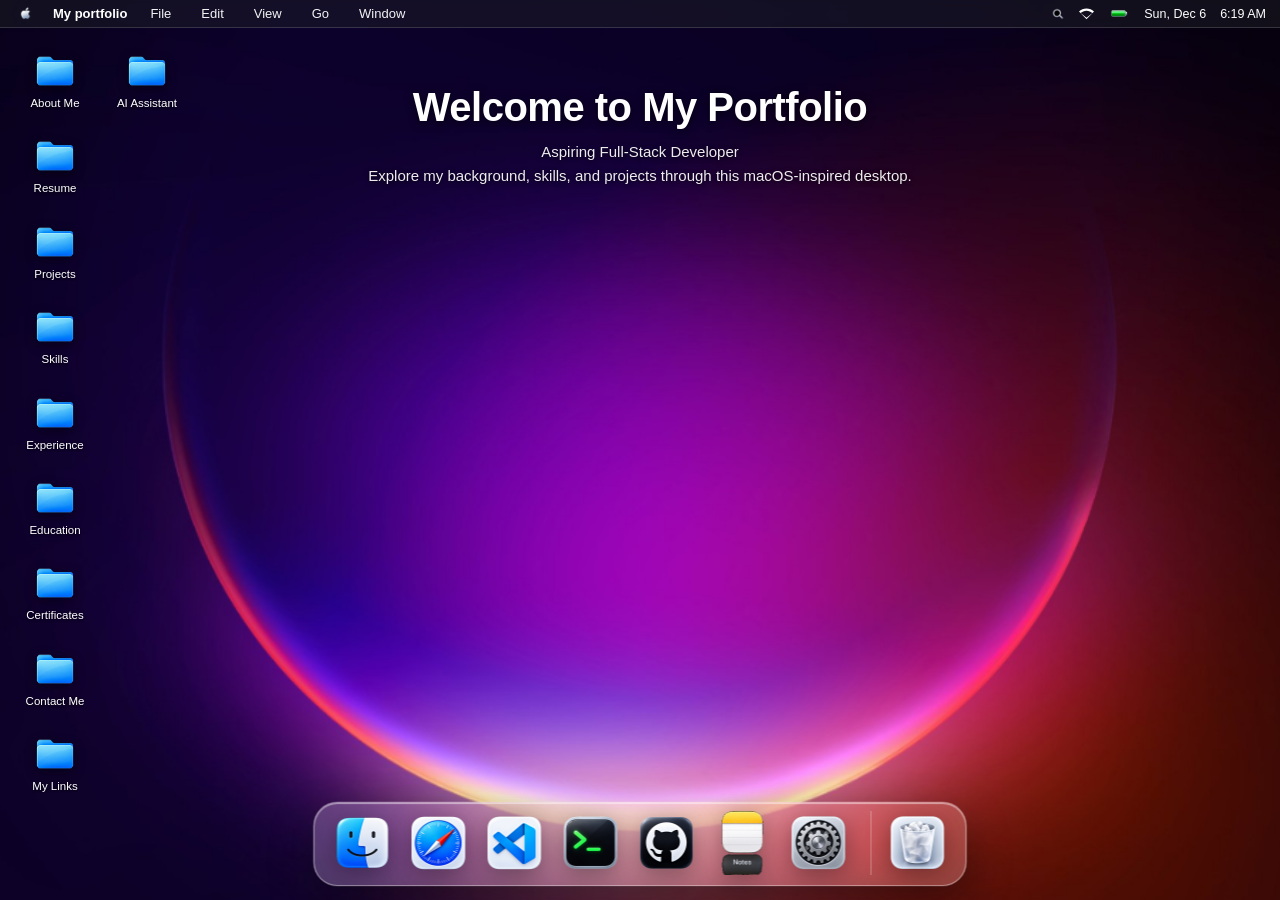
==== index.html @ 59326606 "Initial commit" ====
<!doctype html>
<html lang="en">
  <head>
    <meta charset="UTF-8" />
    <meta name="viewport" content="width=device-width, initial-scale=1.0" />
    <meta
      name="description"
      content="Personal portfolio of Aditya Goswami - Aspiring Full-Stack Developer learning web development, software engineering, and modern technologies."
    />
    <title>Aditya Goswami | Portfolio</title>
    <link
      rel="icon"
      href="data:image/svg+xml,<svg xmlns=%22http://www.w3.org/2000/svg%22 viewBox=%220 0 100 100%22><text y=%22.9em%22 font-size=%2290%22>💻</text></svg>"
    />
    <link rel="stylesheet" href="style.css" />
  </head>
  <body>
    <header role="banner">
      <!--HEADER TOP PART-->
      <nav aria-label="System Menu">
        <span class="menu-apple" aria-hidden="true"
          ><img src="assets/apple.png" alt="Apple" class="menu-apple-icon"
        /></span>
        <span class="menu-app-title">My portfolio</span>
        <a href="#file" role="menuitem">File</a>
        <a href="#edit" role="menuitem">Edit</a>
        <a href="#view" role="menuitem">View</a>
        <a href="#go" role="menuitem">Go</a>
        <a href="#window" role="menuitem">Window</a>
      </nav>
      <div role="status" aria-label="System Status">
        <span class="menu-status-item" title="Search"
          ><img
            src="assets/search.png"
            alt="Search"
            class="status-icon search-icon"
        /></span>
        <span class="menu-status-item" title="Wi-Fi"
          ><svg
            class="wifi-svg"
            viewBox="0 0 24 24"
            width="15"
            height="15"
            fill="currentColor"
            aria-hidden="true"
          >
            <path
              d="M12 4C7.31 4 3.07 5.9 0 8.98L12 21 24 8.98C20.93 5.9 16.69 4 12 4zm0 3.5c3.67 0 7 1.44 9.47 3.79L12 18.73 2.53 11.29C5 8.94 8.33 7.5 12 7.5z"
            /></svg
        ></span>
        <span class="menu-status-item" title="Battery: 100%"
          ><img
            src="assets/battery.png"
            alt="Battery"
            class="status-icon battery-icon"
        /></span>
        <span id="menu-date">12 Aug 2026</span>
        <span id="clock" aria-label="Current time">12:30 AM</span>
      </div>
    </header>
    <main>
      <!--DESKTOP-->
      <section id="welcome" aria-label="Welcome">
        <h1>Welcome to My Portfolio</h1>
      </section>
      <p>Aspiring Full-Stack Developer</p>
      <p>
        Explore my background, skills, and projects through this macOS-inspired
        desktop.
      </p>

      <section id="desktop" aria-label="Desktop Shortcuts">
        <h2 class="visually-hidden">Desktop Shortcuts</h2>
        <ul>
          <li>
            <button type="button" data-window="about" aria-haspopup="dialog">
              <img src="assets/folder.png" alt="" class="folder-img" /><span
                >About Me</span
              >
            </button>
          </li>
          <li>
            <button type="button" data-window="resume" aria-haspopup="dialog">
              <img src="assets/folder.png" alt="" class="folder-img" /><span
                >Resume</span
              >
            </button>
          </li>
          <li>
            <button type="button" data-window="projects" aria-haspopup="dialog">
              <img src="assets/folder.png" alt="" class="folder-img" /><span
                >Projects</span
              >
            </button>
          </li>
          <li>
            <button type="button" data-window="skills" aria-haspopup="dialog">
              <img src="assets/folder.png" alt="" class="folder-img" /><span
                >Skills</span
              >
            </button>
          </li>
          <li>
            <button
              type="button"
              data-window="experience"
              aria-haspopup="dialog"
            >
              <img src="assets/folder.png" alt="" class="folder-img" /><span
                >Experience</span
              >
            </button>
          </li>
          <li>
            <button
              type="button"
              data-window="education"
              aria-haspopup="dialog"
            >
              <img src="assets/folder.png" alt="" class="folder-img" /><span
                >Education</span
              >
            </button>
          </li>
          <li>
            <button
              type="button"
              data-window="certificates"
              aria-haspopup="dialog"
            >
              <img src="assets/folder.png" alt="" class="folder-img" /><span
                >Certificates</span
              >
            </button>
          </li>
          <li>
            <button type="button" data-window="contact" aria-haspopup="dialog">
              <img src="assets/folder.png" alt="" class="folder-img" /><span
                >Contact Me</span
              >
            </button>
          </li>
          <li>
            <button type="button" data-window="links" aria-haspopup="dialog">
              <img src="assets/folder.png" alt="" class="folder-img" /><span
                >My Links</span
              >
            </button>
          </li>
          <li>
            <button type="button" data-window="ai" aria-haspopup="dialog">
              <img src="assets/folder.png" alt="" class="folder-img" /><span
                >AI Assistant</span
              >
            </button>
          </li>
        </ul>
      </section>

      <section
        id="about"
        role="region"
        aria-labelledby="title-about"
        tabindex="-1"
      >
        <div class="window-header">
          <h2 id="title-about">About Me</h2>
        </div>
        <!--ABOUT ME-->

        <div class="about-grid">
          <div class="about-photo-col">
            <img
              src="assets/aditya.jpg"
              alt="Aditya Goswami"
              class="about-photo"
            />
            <div class="about-badge">Aditya Goswami</div>
          </div>
          <div class="about-content-col">
            <p>
              Hi, I'm Aditya Goswami. I am an aspiring developer passionate
              about building web interfaces, learning software development, and
              understanding modern technologies.
            </p>

            <p>
              I am currently learning full-stack web development and actively
              building hands-on projects to deepen my understanding of frontend
              and backend concepts.
            </p>

            <p>
              My interests center around web development, software engineering,
              artificial intelligence, and building practical, user-friendly
              digital experiences.
            </p>

            <ul>
              <li>Actively learning full-stack web development</li>
              <li>Building personal projects through hands-on practice</li>
              <li>
                Interested in software engineering, modern web tools, and AI
                concepts
              </li>
            </ul>
          </div>
        </div>
      </section>
      <section
        id="projects"
        role="region"
        aria-labelledby="title-projects"
        tabindex="-1"
      >
        <div class="window-header">
          <h2 id="title-projects">Projects</h2>
        </div>
        <!--PROJECTS-->
        <article>
          <h3>macOS-Inspired Personal Portfolio</h3>
          <p>
            An interactive personal portfolio website featuring a macOS desktop
            interface, complete with a menu bar, desktop shortcuts, and
            draggable, minimizable windows.
          </p>
          <ol>
            <li>Semantic HTML5 structure for desktop and window components</li>
            <li>
              CSS3 styling, custom macOS window aesthetics, and responsive
              layout
            </li>
            <li>
              Vanilla JavaScript window management, z-index layering, and
              bounded dragging
            </li>
          </ol>
          <ul>
            <li>
              <a href="#" target="_blank" rel="noopener noreferrer"
                >GitHub Repository (Placeholder)</a
              >
            </li>
            <li>
              <a href="#" target="_blank" rel="noopener noreferrer"
                >Live Demo (Placeholder)</a
              >
            </li>
          </ul>
        </article>
        <article>
          <h3>Project 2 — Full-Stack Web App</h3>
          <p>
            Upcoming project currently in planning and early development.
            Details and repository link will be updated soon.
          </p>
        </article>
        <article>
          <h3>Project 3 — Interactive Web Tool</h3>
          <p>
            Upcoming project focused on interactive frontend capabilities and
            problem-solving. Coming soon.
          </p>
        </article>
        <article>
          <h3>Project 4 — Software Exploration</h3>
          <p>
            Upcoming project exploring software fundamentals and practical
            applications. Coming soon.
          </p>
        </article>
      </section>
      <section
        id="skills"
        role="region"
        aria-labelledby="title-skills"
        tabindex="-1"
      >
        <div class="window-header">
          <h2 id="title-skills">Skills</h2>
        </div>
        <ol>
          <li>
            <h3>Programming Languages</h3>
            <ul>
              <li>C</li>
              <li>C++</li>
              <li>Python</li>
            </ul>
          </li>

          <li>
            <h3>Web Development</h3>
            <ul>
              <li>HTML (HTML5 semantic markup)</li>
              <li>CSS (CSS3 layouts &amp; styling — learning)</li>
              <li>
                JavaScript (DOM manipulation &amp; interactivity — learning)
              </li>
            </ul>
          </li>

          <li>
            <h3>Developer Tools &amp; Platforms</h3>
            <ul>
              <li>Git (Version Control)</li>
              <li>GitHub (Code Hosting &amp; Collaboration)</li>
            </ul>
          </li>

          <li>
            <h3>Areas of Interest</h3>
            <ul>
              <li>Full-Stack Web Development</li>
              <li>Software Engineering Fundamentals</li>
              <li>Artificial Intelligence Concepts</li>
            </ul>
          </li>
        </ol>
      </section>
      <section
        id="experience"
        role="region"
        aria-labelledby="title-experience"
        tabindex="-1"
      >
        <div class="window-header">
          <h2 id="title-experience">Experience</h2>
        </div>
        <!--EXPERIENCE-->

        <p>
          I am currently building my practical experience through independent
          study, hands-on personal projects, and continuous coding practice.
        </p>

        <h3>Personal Projects</h3>

        <p>
          Designing and building interactive web projects, including this
          macOS-inspired portfolio, to put web fundamentals into practice and
          explore real-world UI design.
        </p>

        <h3>Learning Journey</h3>

        <p>
          Focused on building a strong foundation in core programming and web
          technologies—learning HTML, CSS, JavaScript, and progressing steadily
          toward full-stack development.
        </p>
      </section>
      <section
        id="education"
        role="region"
        aria-labelledby="title-education"
        tabindex="-1"
      >
        <div class="window-header">
          <h2 id="title-education">Education</h2>
        </div>
        <!--EDUCATION-->
        <article>
          <h3>Bachelor of Technology (B.Tech)</h3>
          <p><strong>Techno International New Town</strong></p>
          <p>2024 – Present</p>
          <p>
            Undergraduate degree studies focused on engineering, computer
            science fundamentals, and software development principles.
          </p>
        </article>

        <article>
          <h3>Higher Secondary Education</h3>

          <p><strong>Sri Chaitanya Techno School</strong></p>

          <p>2022 – 2024</p>
          <p>
            Completed higher secondary education curriculum with a focus on
            science and foundational mathematics.
          </p>
        </article>
      </section>
      <section
        id="certificates"
        role="region"
        aria-labelledby="title-certificates"
        tabindex="-1"
      >
        <div class="window-header">
          <h2 id="title-certificates">Certificates</h2>
        </div>
        <!--CERTIFICATES-->
        <p>
          Coursework records and technical certifications will be documented
          here as they are completed.
        </p>
        <ol>
          <li>
            <p><strong>Technical Course Certification (Placeholder)</strong></p>
            <p>Issuing Platform / Organization — In Progress</p>
            <a href="#">View Certificate (Placeholder)</a>
          </li>
          <li>
            <p>
              <strong
                >Web Development / Programming Workshop (Placeholder)</strong
              >
            </p>
            <p>Issuing Platform / Organization — Details to be updated</p>
            <a href="#">View Certificate (Placeholder)</a>
          </li>
        </ol>
      </section>

      <section
        id="resume"
        role="region"
        aria-labelledby="title-resume"
        tabindex="-1"
      >
        <div class="window-header">
          <h2 id="title-resume">Resume</h2>
        </div>
        <!--RESUMES-->
        <p>
          A comprehensive overview of my academic background, technical skills,
          coursework, and personal project development.
        </p>
        <h3>Resume Preview — Document Available Upon Update</h3>
        <p>
          Detailed resume covering B.Tech education at Techno International New
          Town, programming coursework, and web projects.
        </p>
        <a href="#" aria-label="Download Resume (Placeholder)"
          >Download Resume (PDF)</a
        >
      </section>
      <section
        id="contact"
        role="region"
        aria-labelledby="title-contact"
        tabindex="-1"
      >
        <div class="window-header">
          <h2 id="title-contact">Contact Me</h2>
        </div>
        <!--CONTACT ME-->

        <p>
          Feel free to reach out for collaborations, project discussions, or
          inquiries.
        </p>

        <p>
          <strong>Email:</strong>
          <a href="mailto:goswamiaditya112@gmail.com"
            >goswamiaditya112@gmail.com</a
          >
        </p>

        <p><strong>Location:</strong> Kolkata, India</p>

        <h3>Find Me Online</h3>

        <a href="#" target="_blank" rel="noopener noreferrer"
          >GitHub (Placeholder)</a
        >
        <a href="#" target="_blank" rel="noopener noreferrer"
          >LinkedIn (Placeholder)</a
        >

        <h3>Send Me a Message</h3>

        <form action="#" method="post">
          <label for="contact-name">
            Name <span aria-hidden="true">*</span>
            <input
              id="contact-name"
              placeholder="Enter your name"
              type="text"
              name="name"
              required
              autocomplete="name"
            />
          </label>
          <label for="contact-email">
            Email <span aria-hidden="true">*</span>
            <input
              id="contact-email"
              placeholder="Enter your email"
              type="email"
              name="email"
              required
              autocomplete="email"
            />
          </label>
          <label for="contact-message">
            Message <span aria-hidden="true">*</span>
            <textarea
              id="contact-message"
              placeholder="Write your message here..."
              name="message"
              rows="5"
              cols="34"
              required
            ></textarea>
          </label>
          <button type="submit">Send Message</button>
        </form>
      </section>
      <section
        id="links"
        role="region"
        aria-labelledby="title-links"
        tabindex="-1"
      >
        <div class="window-header">
          <h2 id="title-links">My Links</h2>
        </div>
        <!--MY LINKS-->
        <p>Profiles and online developer references:</p>
        <ul>
          <li>
            <a href="#" target="_blank" rel="noopener noreferrer"
              >GitHub — Profile &amp; Repositories (Placeholder)</a
            >
          </li>

          <li>
            <a href="#" target="_blank" rel="noopener noreferrer"
              >LinkedIn — Professional Profile (Placeholder)</a
            >
          </li>

          <li>
            <a href="#" target="_blank" rel="noopener noreferrer"
              >Portfolio — Live Website</a
            >
          </li>
        </ul>
      </section>
      <section id="ai" role="region" aria-labelledby="title-ai" tabindex="-1">
        <div class="window-header">
          <h2 id="title-ai">AI Assistant</h2>
        </div>

        <p>
          <strong>AI Assistant — In Progress</strong>
        </p>

        <p>
          This feature is currently under development and will be integrated in
          a future version.
        </p>
      </section>
    </main>
    <footer aria-label="Application Dock">
      <!--FOOTER-->
      <h2 class="visually-hidden">Dock Applications</h2>
      <ul>
        <li>
          <div class="dock-item" aria-label="Finder">
            <img src="assets/dock/finder.png" alt="Finder" class="dock-icon" />
            <span class="dock-tooltip">Finder</span>
          </div>
        </li>
        <li>
          <div class="dock-item" aria-label="Safari">
            <img src="assets/dock/safari.png" alt="Safari" class="dock-icon" />
            <span class="dock-tooltip">Safari</span>
          </div>
        </li>
        <li>
          <div class="dock-item" aria-label="VS Code">
            <img src="assets/dock/vscode.png" alt="VS Code" class="dock-icon" />
            <span class="dock-tooltip">VS Code</span>
          </div>
        </li>
        <li>
          <div class="dock-item" aria-label="Terminal">
            <img
              src="assets/dock/terminal.png"
              alt="Terminal"
              class="dock-icon"
            />
            <span class="dock-tooltip">Terminal</span>
          </div>
        </li>
        <li>
          <div class="dock-item" aria-label="GitHub">
            <img src="assets/dock/github.png" alt="GitHub" class="dock-icon" />
            <span class="dock-tooltip">GitHub</span>
          </div>
        </li>
        <li>
          <div class="dock-item" aria-label="Notes">
            <img src="assets/dock/notes.png" alt="Notes" class="dock-icon" />
            <span class="dock-tooltip">Notes</span>
          </div>
        </li>
        <li>
          <div class="dock-item" aria-label="Settings">
            <img
              src="assets/dock/settings.png"
              alt="Settings"
              class="dock-icon"
            />
            <span class="dock-tooltip">Settings</span>
          </div>
        </li>
        <li class="dock-separator-li">
          <div class="dock-item dock-trash" aria-label="Trash">
            <img src="assets/dock/trash.png" alt="Trash" class="dock-icon" />
            <span class="dock-tooltip">Trash</span>
          </div>
        </li>
      </ul>
    </footer>
    <script src="script.js"></script>
  </body>
</html>
---- style.css ----
/* =========================================================
   ADITYA GOSWAMI — MAC DESKTOP PORTFOLIO
   Current version: CSS only
   ========================================================= */

/* ---------------------------------------------------------
   1. BASIC RESET
   --------------------------------------------------------- */

* {
  margin: 0;
  padding: 0;
  box-sizing: border-box;
}

html {
  scroll-behavior: smooth;
}

body {
  min-height: 100vh;

  font-family:
    -apple-system, BlinkMacSystemFont, "SF Pro Display", "SF Pro Text",
    "Helvetica Neue", Arial, sans-serif;

  color: #1d1d1f;

  /*
   * macOS glowing sphere dark wallpaper.
   */
  background: url("assets/wallpaper.png") no-repeat center center fixed;
  background-size: cover;
  background-color: #0d0a1a;

  overflow-x: hidden;
}

a {
  color: inherit;
  text-decoration: none;
}

ul,
ol {
  padding: 0;
}

button,
input,
textarea {
  font: inherit;
}

/* ---------------------------------------------------------
   ACCESSIBILITY UTILITIES
   --------------------------------------------------------- */

.visually-hidden {
  position: absolute;
  width: 1px;
  height: 1px;
  padding: 0;
  margin: -1px;
  overflow: hidden;
  clip: rect(0, 0, 0, 0);
  white-space: nowrap;
  border: 0;
}

:focus-visible {
  outline: 2px solid #007aff;
  outline-offset: 2px;
}

header {
  position: fixed;

  top: 0;
  left: 0;

  width: 100%;
  height: 28px;

  display: flex;
  align-items: center;
  justify-content: space-between;

  padding: 0 14px;

  /*
   * macOS menu bar frosted glass effect.
   */
  background: rgba(26, 26, 32, 0.6);
  backdrop-filter: blur(25px) saturate(180%);
  -webkit-backdrop-filter: blur(25px) saturate(180%);
  border-bottom: 1px solid rgba(255, 255, 255, 0.15);

  color: #ffffff;

  font-size: 13px;

  z-index: 1000;
  user-select: none;
  -webkit-user-select: none;
}

header nav {
  display: flex;
  align-items: center;

  gap: 16px;
}

.menu-apple {
  display: flex;
  align-items: center;
  justify-content: center;
  cursor: pointer;
  padding: 2px 4px;
}

.menu-apple-icon {
  height: 15px;
  width: 15px;
  object-fit: contain;
  display: block;
}

.menu-app-title {
  font-weight: 600;
  font-size: 13px;
  color: #ffffff;
}

header nav a {
  font-size: 13px;

  color: rgba(255, 255, 255, 0.95);
  padding: 2px 7px;
  border-radius: 4px;

  transition:
    background-color 0.15s ease,
    opacity 0.15s ease;
}

header nav a:hover {
  background: rgba(255, 255, 255, 0.18);
}

header > div {
  display: flex;
  align-items: center;

  gap: 14px;

  font-size: 12.5px;
  color: #ffffff;
}

.menu-status-item {
  display: flex;
  align-items: center;
  justify-content: center;
  cursor: default;
}

.status-icon {
  display: block;
  object-fit: contain;
}

.search-icon {
  height: 14px;
  width: 14px;
}

.battery-icon {
  height: 13px;
  width: 22px;
}

.wifi-svg {
  display: block;
  color: #ffffff;
}

header > div span {
  white-space: nowrap;
}

/* ---------------------------------------------------------
   3. DESKTOP AREA
   --------------------------------------------------------- */

main {
  min-height: 100vh;

  padding: 55px 30px 100px;

  /*
     * We use a flexible layout instead of making every
     * section look like a dashboard card.
     */
  display: block;
}

/* ---------------------------------------------------------
   4. WELCOME AREA
   --------------------------------------------------------- */

main > section:first-child {
  max-width: 760px;

  margin: 30px auto 10px;

  text-align: center;
  pointer-events: none;
}

main > section:first-child h1 {
  color: #ffffff;

  font-size: 40px;

  font-weight: 600;

  letter-spacing: -0.5px;

  text-shadow: 0 2px 8px rgba(0, 0, 0, 0.65);
}

main > p {
  text-align: center;

  color: rgba(255, 255, 255, 0.92);

  font-size: 15px;

  line-height: 1.6;

  text-shadow: 0 1px 5px rgba(0, 0, 0, 0.75);
  pointer-events: none;
}

/* ---------------------------------------------------------
   5. DESKTOP SHORTCUTS (VERTICAL LEFT COLUMN)
   --------------------------------------------------------- */

/*
 * Authentic macOS desktop layout:
 * Folder icons are aligned vertically on the left side of the screen.
 */

main > section:nth-of-type(2) {
  position: fixed;
  top: 42px;
  left: 16px;
  z-index: 20;

  margin: 0;
  padding: 0;

  background: transparent;

  border: 0;

  box-shadow: none;

  backdrop-filter: none;
}

main > section:nth-of-type(2) h2 {
  display: none;
}

main > section:nth-of-type(2) ul {
  display: flex;
  flex-direction: column;
  flex-wrap: wrap;
  max-height: calc(100vh - 120px);
  gap: 10px 14px;
  list-style: none;
  padding: 0;
  margin: 0;
}

main > section:nth-of-type(2) li {
  list-style: none;
  width: 78px;
  text-align: center;
}

main > section:nth-of-type(2) li button {
  display: flex;
  flex-direction: column;
  align-items: center;
  justify-content: center;
  width: 100%;
  padding: 6px 4px;
  background: transparent;
  border: 1px solid transparent;
  border-radius: 6px;
  cursor: pointer;
  font: inherit;
  color: #ffffff;
  font-size: 11.5px;
  font-weight: 500;
  line-height: 1.25;
  text-shadow: 0 1px 4px rgba(0, 0, 0, 0.95);
  transition:
    background-color 0.15s ease,
    border-color 0.15s ease,
    transform 0.12s ease;
}

main > section:nth-of-type(2) .folder-img {
  width: 52px;
  height: 44px;
  object-fit: contain;
  margin-bottom: 3px;
  filter: drop-shadow(0 3px 6px rgba(0, 0, 0, 0.45));
  transition: transform 0.15s ease;
  pointer-events: none;
}

main > section:nth-of-type(2) li button span {
  display: -webkit-box;
  -webkit-line-clamp: 2;
  -webkit-box-orient: vertical;
  overflow: hidden;
  word-break: break-word;
  pointer-events: none;
}

main > section:nth-of-type(2) li button:hover {
  background: rgba(255, 255, 255, 0.2);
  border-color: rgba(255, 255, 255, 0.28);
  backdrop-filter: blur(4px);
}

main > section:nth-of-type(2) li button:hover .folder-img {
  transform: translateY(-2px);
}

main > section:nth-of-type(2) li button:active {
  transform: scale(0.96);
  background: rgba(255, 255, 255, 0.3);
}

main > section:nth-of-type(2) li button:focus-visible {
  outline: 2px solid #ffffff;
  outline-offset: 2px;
  background: rgba(255, 255, 255, 0.24);
}

/* ---------------------------------------------------------
   6. PORTFOLIO WINDOWS
   --------------------------------------------------------- */

/*
 * From this point downward, the portfolio sections behave
 * visually like open Mac application windows.
 */

main > section:nth-of-type(n + 3) {
  max-width: 900px;

  margin: 25px auto;

  padding: 50px 32px 32px;

  background: rgba(252, 252, 254, 0.96);

  color: #1d1d1f;

  border: 1px solid rgba(0, 0, 0, 0.15);

  border-radius: 11px;

  box-shadow: 0 14px 40px rgba(0, 0, 0, 0.22);

  position: relative;

  backdrop-filter: blur(25px);
  -webkit-backdrop-filter: blur(25px);
}

/*
 * Mac window traffic lights placeholder.
 */

main > section:nth-of-type(n + 3)::before {
  content: "";

  position: absolute;

  top: 13px;
  left: 14px;

  width: 12px;
  height: 12px;

  border-radius: 50%;

  background: #ff5f57;

  box-shadow:
    20px 0 #febc2e,
    40px 0 #28c840;
}

/*
 * Window title bar divider line.
 */

main > section:nth-of-type(n + 3)::after {
  content: "";

  position: absolute;

  top: 38px;
  left: 0;
  right: 0;

  height: 1px;

  background: #dedee3;
}

/* ---------------------------------------------------------
   7. WINDOW TYPOGRAPHY
   --------------------------------------------------------- */

main > section:nth-of-type(n + 3) h2 {
  margin-bottom: 20px;

  font-size: 27px;

  font-weight: 600;

  letter-spacing: -0.4px;
}

main > section:nth-of-type(n + 3) h3 {
  margin-top: 20px;
  margin-bottom: 8px;

  font-size: 18px;

  font-weight: 600;
}

main > section:nth-of-type(n + 3) h4 {
  margin-top: 15px;
  margin-bottom: 7px;

  font-size: 14px;

  font-weight: 600;

  color: #55555a;
}

main > section:nth-of-type(n + 3) p,
main > section:nth-of-type(n + 3) li,
main > section:nth-of-type(n + 3) a,
main > section:nth-of-type(n + 3) h2,
main > section:nth-of-type(n + 3) h3 {
  overflow-wrap: break-word;
  word-break: break-word;
}

main > section:nth-of-type(n + 3) p {
  margin-bottom: 12px;

  color: #4a4a4f;

  font-size: 15px;

  line-height: 1.65;
}

/* ---------------------------------------------------------
   8. ABOUT ME (TWO-COLUMN PROFILE LAYOUT)
   --------------------------------------------------------- */

.about-grid {
  display: grid;
  grid-template-columns: 200px 1fr;
  gap: 26px;
  align-items: start;
}

.about-photo-col {
  display: flex;
  flex-direction: column;
  align-items: center;
  gap: 10px;
}

.about-photo {
  width: 100%;
  max-width: 200px;
  aspect-ratio: 3 / 4;
  object-fit: cover;
  border-radius: 12px;
  box-shadow: 0 8px 24px rgba(0, 0, 0, 0.22);
  border: 1px solid rgba(0, 0, 0, 0.12);
}

.about-badge {
  font-size: 13px;
  font-weight: 600;
  color: #55555a;
  letter-spacing: -0.2px;
}

.about-content-col {
  display: flex;
  flex-direction: column;
  gap: 12px;
}

.about-content-col p {
  color: #333336;
  line-height: 1.6;
}

main > section:nth-of-type(3) ul {
  margin-top: 8px;

  padding-left: 20px;
}

main > section:nth-of-type(3) li {
  margin-bottom: 8px;

  color: #444449;

  list-style: disc;
}

/* ---------------------------------------------------------
   9. PROJECTS
   --------------------------------------------------------- */

main > section:nth-of-type(4) article {
  padding: 20px 0;
  border-bottom: 1px solid #e5e5ea;
}

main > section:nth-of-type(4) article:last-child {
  border-bottom: 0;
}

main > section:nth-of-type(4) article h3 {
  margin-top: 0;
  margin-bottom: 8px;
  font-size: 18px;
  font-weight: 600;
  color: #1d1d1f;
}

main > section:nth-of-type(4) article ol {
  margin: 12px 0;
  padding-left: 20px;
}

main > section:nth-of-type(4) article ol li {
  margin-bottom: 6px;
  color: #4a4a4f;
  font-size: 14px;
  line-height: 1.5;
}

main > section:nth-of-type(4) article ul {
  display: flex;
  flex-wrap: wrap;
  gap: 10px;
  margin-top: 14px;
  list-style: none;
}

main > section:nth-of-type(4) article ul li {
  list-style: none;
}

main > section:nth-of-type(4) article a {
  display: inline-flex;
  align-items: center;
  padding: 6px 14px;
  font-size: 13px;
  font-weight: 500;
  color: #007aff;
  background: rgba(0, 122, 255, 0.08);
  border: 1px solid rgba(0, 122, 255, 0.22);
  border-radius: 6px;
  transition:
    background-color 0.15s ease,
    color 0.15s ease,
    border-color 0.15s ease,
    transform 0.12s ease;
}

main > section:nth-of-type(4) article a:hover {
  background: #007aff;
  color: #ffffff;
  border-color: #007aff;
  text-decoration: none;
}

main > section:nth-of-type(4) article a:active {
  transform: scale(0.97);
}

/* ---------------------------------------------------------
   10. SKILLS
   --------------------------------------------------------- */

main > section:nth-of-type(5) > ol {
  display: grid;
  grid-template-columns: repeat(auto-fit, minmax(240px, 1fr));
  gap: 16px;
  list-style: none;
  padding: 0;
  margin-top: 14px;
}

main > section:nth-of-type(5) > ol > li {
  background: #f7f7f9;
  border: 1px solid #e5e5ea;
  border-radius: 8px;
  padding: 16px;
  margin-bottom: 0;
  list-style: none;
}

main > section:nth-of-type(5) h3 {
  margin-top: 0;
  margin-bottom: 12px;
  font-size: 15px;
  font-weight: 600;
  color: #1d1d1f;
}

main > section:nth-of-type(5) ul {
  display: flex;
  flex-wrap: wrap;
  gap: 8px;
  padding: 0;
  list-style: none;
}

main > section:nth-of-type(5) ul li {
  display: inline-block;
  padding: 5px 11px;
  background: #ffffff;
  border: 1px solid #d2d2d7;
  border-radius: 12px;
  font-size: 12px;
  color: #333336;
  list-style: none;
  margin-bottom: 0;
}

/* ---------------------------------------------------------
   11. EXPERIENCE
   --------------------------------------------------------- */

main > section:nth-of-type(6) h3 {
  margin-top: 22px;
  margin-bottom: 8px;
  padding-bottom: 6px;
  font-size: 17px;
  font-weight: 600;
  border-bottom: 1px solid #e5e5ea;
}

/* ---------------------------------------------------------
   12. EDUCATION
   --------------------------------------------------------- */

main > section:nth-of-type(7) article {
  background: #f7f7f9;
  border: 1px solid #e5e5ea;
  border-radius: 8px;
  padding: 16px 20px;
  margin-bottom: 14px;
}

main > section:nth-of-type(7) article:last-child {
  margin-bottom: 0;
}

main > section:nth-of-type(7) article h3 {
  margin-top: 0;
  margin-bottom: 4px;
  font-size: 16px;
  font-weight: 600;
  color: #1d1d1f;
}

main > section:nth-of-type(7) article p {
  margin-bottom: 6px;
  font-size: 14px;
}

main > section:nth-of-type(7) article p:last-child {
  margin-bottom: 0;
}

/* ---------------------------------------------------------
   13. CERTIFICATES
   --------------------------------------------------------- */

main > section:nth-of-type(8) > ol {
  display: flex;
  flex-direction: column;
  gap: 12px;
  list-style: none;
  padding: 0;
  margin-top: 14px;
}

main > section:nth-of-type(8) > ol > li {
  background: #f7f7f9;
  border: 1px solid #e5e5ea;
  border-radius: 8px;
  padding: 16px 20px;
  list-style: none;
  margin-bottom: 0;
}

main > section:nth-of-type(8) a {
  display: inline-block;
  margin-top: 6px;
  color: #007aff;
  font-size: 13px;
  font-weight: 500;
}

main > section:nth-of-type(8) a:hover {
  text-decoration: underline;
}

/* ---------------------------------------------------------
   14. RESUME
   --------------------------------------------------------- */

main > section:nth-of-type(9) {
  text-align: left;
}

main > section:nth-of-type(9) h3 {
  padding: 36px 20px;
  margin: 18px 0;
  text-align: center;
  color: #55555a;
  background: #f2f2f5;
  border: 1px dashed #c7c7cc;
  border-radius: 8px;
  font-size: 15px;
  font-weight: 500;
}

main > section:nth-of-type(9) > a {
  display: inline-flex;
  align-items: center;
  margin-top: 10px;
  padding: 9px 18px;
  background: #007aff;
  color: #ffffff;
  border-radius: 6px;
  font-size: 13px;
  font-weight: 500;
  box-shadow: 0 1px 3px rgba(0, 0, 0, 0.15);
  transition:
    background-color 0.15s ease,
    transform 0.12s ease;
}

main > section:nth-of-type(9) > a:hover {
  background: #0067d9;
}

main > section:nth-of-type(9) > a:active {
  transform: scale(0.97);
}

/* ---------------------------------------------------------
   15. CONTACT
   --------------------------------------------------------- */

main > section:nth-of-type(10) > a {
  display: inline-block;
  margin-right: 12px;
  margin-bottom: 8px;
  padding: 6px 14px;
  font-size: 13px;
  font-weight: 500;
  color: #007aff;
  background: rgba(0, 122, 255, 0.08);
  border: 1px solid rgba(0, 122, 255, 0.22);
  border-radius: 6px;
  transition:
    background-color 0.15s ease,
    color 0.15s ease;
}

main > section:nth-of-type(10) > a:hover {
  background: #007aff;
  color: #ffffff;
  text-decoration: none;
}

/* ---------------------------------------------------------
   16. CONTACT FORM
   --------------------------------------------------------- */

main > section:nth-of-type(10) form {
  display: flex;
  flex-direction: column;
  gap: 14px;
  margin-top: 20px;
}

main > section:nth-of-type(10) form label {
  display: flex;
  flex-direction: column;
  gap: 6px;
  color: #444449;
  font-size: 13px;
  font-weight: 500;
}

main > section:nth-of-type(10) input,
main > section:nth-of-type(10) textarea {
  width: 100%;
  max-width: 100%;
  padding: 10px 12px;
  background: #ffffff;
  color: #1d1d1f;
  border: 1px solid #c7c7cc;
  border-radius: 6px;
  font-size: 14px;
  outline: none;
  transition:
    border-color 0.15s ease,
    box-shadow 0.15s ease;
}

main > section:nth-of-type(10) textarea {
  resize: vertical;
}

main > section:nth-of-type(10) input:focus,
main > section:nth-of-type(10) textarea:focus {
  border-color: #007aff;
  box-shadow: 0 0 0 3px rgba(0, 122, 255, 0.2);
}

main > section:nth-of-type(10) input::placeholder,
main > section:nth-of-type(10) textarea::placeholder {
  color: #8a8a8f;
}

main > section:nth-of-type(10) button[type="submit"] {
  align-self: flex-start;
  padding: 9px 18px;
  border: 0;
  border-radius: 6px;
  background: #007aff;
  color: #ffffff;
  cursor: pointer;
  font-size: 13px;
  font-weight: 500;
  box-shadow: 0 1px 2px rgba(0, 0, 0, 0.12);
  transition:
    background-color 0.15s ease,
    transform 0.12s ease;
}

main > section:nth-of-type(10) button[type="submit"]:hover {
  background: #0067d9;
}

main > section:nth-of-type(10) button[type="submit"]:active {
  transform: scale(0.97);
}

/* ---------------------------------------------------------
   17. MY LINKS
   --------------------------------------------------------- */

main > section:nth-of-type(11) ul {
  display: flex;
  flex-direction: column;
  gap: 10px;
  list-style: none;
  padding: 0;
  margin-top: 14px;
}

main > section:nth-of-type(11) ul li {
  list-style: none;
}

main > section:nth-of-type(11) a {
  display: flex;
  align-items: center;
  justify-content: space-between;
  padding: 12px 16px;
  background: #f7f7f9;
  border: 1px solid #e1e1e6;
  border-radius: 8px;
  color: #1d1d1f;
  font-weight: 500;
  font-size: 14px;
  transition:
    background-color 0.15s ease,
    border-color 0.15s ease,
    transform 0.12s ease,
    color 0.15s ease;
}

main > section:nth-of-type(11) a:hover {
  background: #ffffff;
  border-color: #007aff;
  color: #007aff;
  transform: translateX(3px);
  box-shadow: 0 2px 8px rgba(0, 0, 0, 0.06);
}

/* ---------------------------------------------------------
   18. AI ASSISTANT — IN PROGRESS
   --------------------------------------------------------- */

main > section:nth-of-type(12) {
  background: #fafafc;
}

main > section:nth-of-type(12) strong {
  display: inline-block;
  padding: 4px 10px;
  background: #e8e8ed;
  color: #4a4a4f;
  border-radius: 12px;
  font-size: 12px;
  font-weight: 600;
  margin-bottom: 8px;
}

/* ---------------------------------------------------------
   19. MAC DOCK (FROSTED GLASS CONTAINER & APP ICONS)
   --------------------------------------------------------- */

footer {
  position: fixed;
  left: 50%;
  bottom: 14px;
  transform: translateX(-50%);
  z-index: 1000;
  padding: 8px 16px 10px;
  background: rgba(255, 255, 255, 0.22);
  border: 1px solid rgba(255, 255, 255, 0.38);
  border-radius: 24px;
  box-shadow:
    0 18px 44px rgba(0, 0, 0, 0.4),
    0 0 0 0.5px rgba(255, 255, 255, 0.25),
    inset 0 1px 1px rgba(255, 255, 255, 0.5);
  backdrop-filter: blur(35px) saturate(180%);
  -webkit-backdrop-filter: blur(35px) saturate(180%);
}

footer h2 {
  display: none;
}

footer ul {
  display: flex;
  align-items: flex-end;
  gap: 12px;
  list-style: none;
  margin: 0;
  padding: 0;
}

footer li {
  list-style: none;
}

.dock-item {
  position: relative;
  display: flex;
  align-items: center;
  justify-content: center;
  width: 64px;
  height: 64px;
  padding: 0;
  background: transparent;
  border: 0;
  cursor: default;
  outline: none;
  user-select: none;
  -webkit-user-select: none;
  transition: transform 0.2s cubic-bezier(0.2, 0, 0.13, 1.4);
}

.dock-icon {
  width: 64px;
  height: 64px;
  object-fit: contain;
  border-radius: 14px;
  filter: drop-shadow(0 6px 12px rgba(0, 0, 0, 0.35));
  pointer-events: none;
  transition:
    filter 0.18s ease,
    transform 0.18s ease;
}

.dock-item:hover {
  transform: scale(1.18) translateY(-8px);
}

.dock-item:hover .dock-icon {
  filter: drop-shadow(0 10px 18px rgba(0, 0, 0, 0.45));
}

.dock-item:active {
  transform: scale(1.05) translateY(-2px);
}

.dock-item:focus-visible {
  outline: 2px solid #ffffff;
  outline-offset: 4px;
  border-radius: 14px;
}

/* macOS Dock Tooltip */
.dock-tooltip {
  position: absolute;
  bottom: 78px;
  left: 50%;
  transform: translateX(-50%) scale(0.85);
  background: rgba(22, 22, 26, 0.88);
  backdrop-filter: blur(14px);
  -webkit-backdrop-filter: blur(14px);
  color: #ffffff;
  padding: 4px 11px;
  border-radius: 6px;
  font-size: 11.5px;
  font-weight: 500;
  white-space: nowrap;
  pointer-events: none;
  opacity: 0;
  box-shadow: 0 4px 14px rgba(0, 0, 0, 0.45);
  border: 1px solid rgba(255, 255, 255, 0.18);
  transition:
    opacity 0.15s ease,
    transform 0.15s ease;
  z-index: 100;
}

.dock-tooltip::after {
  content: "";
  position: absolute;
  top: 100%;
  left: 50%;
  transform: translateX(-50%);
  border-width: 4px;
  border-style: solid;
  border-color: rgba(22, 22, 26, 0.88) transparent transparent transparent;
}

.dock-item:hover .dock-tooltip {
  opacity: 1;
  transform: translateX(-50%) scale(1);
}

.dock-separator-li {
  margin-left: 8px;
  padding-left: 14px;
  border-left: 1px solid rgba(255, 255, 255, 0.32);
}

/* ---------------------------------------------------------
   20. SCROLLBAR
   --------------------------------------------------------- */

::-webkit-scrollbar {
  width: 10px;
}

::-webkit-scrollbar-track {
  background: rgba(0, 0, 0, 0.12);
}

::-webkit-scrollbar-thumb {
  background: rgba(255, 255, 255, 0.55);

  border-radius: 10px;
}

::-webkit-scrollbar-thumb:hover {
  background: rgba(255, 255, 255, 0.75);
}

/* ---------------------------------------------------------
   21. TABLET (max-width: 850px)
   --------------------------------------------------------- */

@media (max-width: 850px) {
  header nav {
    gap: 12px;
  }

  header nav a {
    display: none;
  }

  header > div {
    gap: 8px;
    font-size: 12px;
  }

  main {
    padding: 55px 20px 95px;
    max-width: 700px;
  }

  main > section:nth-of-type(2) {
    top: 40px;
    left: 12px;
  }

  main > section:nth-of-type(2) ul {
    gap: 8px 10px;
  }

  main > section[id].window-open {
    top: 55px;
    left: 16px;
    width: calc(100vw - 32px);
    max-width: calc(100vw - 32px);
    max-height: calc(100vh - 130px);
    padding: 46px 24px 24px;
  }

  main > section[id].window-open.window-maximized {
    top: 36px;
    left: 12px;
    right: 12px;
    bottom: 78px;
  }

  footer {
    padding: 6px 12px 7px;
  }

  footer ul {
    gap: 8px;
  }

  .dock-item {
    width: 52px;
    height: 52px;
  }

  .dock-icon {
    width: 52px;
    height: 52px;
    border-radius: 11px;
  }

  .dock-tooltip {
    bottom: 66px;
  }
}

/* ---------------------------------------------------------
   22. MOBILE (max-width: 600px)
   --------------------------------------------------------- */

@media (max-width: 600px) {
  header {
    height: 30px;
    padding: 0 10px;
  }

  .menu-app-title {
    font-size: 12px;
  }

  header > div {
    font-size: 11px;
    gap: 6px;
  }

  /* Hide Search, Battery, Wi-Fi on mobile to prevent overflow */
  .menu-status-item {
    display: none;
  }

  main {
    padding: 48px 14px 85px;
  }

  main > section:first-child h1 {
    font-size: 28px;
    letter-spacing: -0.5px;
  }

  main > p {
    font-size: 13px;
  }

  /* On mobile, desktop shortcuts flow naturally */
  main > section:nth-of-type(2) {
    position: static;
    margin: 20px auto 10px;
    max-width: 360px;
  }

  main > section:nth-of-type(2) ul {
    display: flex;
    flex-direction: row;
    flex-wrap: wrap;
    justify-content: center;
    max-height: none;
    gap: 12px 8px;
  }

  main > section:nth-of-type(2) li {
    width: 68px;
  }

  main > section:nth-of-type(2) li button {
    font-size: 11px;
    min-height: 68px;
  }

  main > section:nth-of-type(2) .folder-img {
    width: 44px;
    height: 38px;
  }

  /* Two-column About Me stacks vertically on mobile */
  .about-grid {
    grid-template-columns: 1fr;
    justify-items: center;
    gap: 16px;
  }

  .about-photo {
    max-width: 160px;
  }

  /* Mobile Window */
  main > section[id].window-open {
    top: 38px;
    left: 10px;
    width: calc(100vw - 20px);
    max-width: calc(100vw - 20px);
    max-height: calc(100vh - 105px);
    padding: 44px 16px 20px;
    border-radius: 10px;
  }

  main > section:nth-of-type(n + 3) h2 {
    font-size: 22px;
    margin-bottom: 14px;
  }

  main > section:nth-of-type(n + 3) p {
    font-size: 14px;
    line-height: 1.55;
  }

  main > section:nth-of-type(9) h3 {
    padding: 24px 12px;
    font-size: 15px;
  }

  /* Mobile Maximized Window */
  main > section[id].window-open.window-maximized {
    top: 34px;
    left: 6px;
    right: 6px;
    bottom: 74px;
    padding: 44px 16px 20px;
  }

  /* Mobile Dock */
  footer {
    bottom: 8px;
    max-width: calc(100vw - 16px);
    padding: 5px 8px;
    border-radius: 18px;
    overflow-x: auto;
    scrollbar-width: none;
    -webkit-overflow-scrolling: touch;
  }

  footer::-webkit-scrollbar {
    display: none;
  }

  footer ul {
    gap: 6px;
  }

  .dock-item {
    width: 44px;
    height: 44px;
  }

  .dock-icon {
    width: 44px;
    height: 44px;
    border-radius: 9px;
  }

  .dock-separator-li {
    margin-left: 4px;
    padding-left: 8px;
  }

  .dock-tooltip {
    display: none !important;
  }
}

/* ---------------------------------------------------------
   23. SMALL MOBILE (max-width: 400px)
   --------------------------------------------------------- */

@media (max-width: 400px) {
  #menu-date {
    display: none; /* Hide date on very narrow screens to prevent overlap */
  }

  main > section:first-child h1 {
    font-size: 24px;
  }

  main > section:nth-of-type(2) li {
    width: 60px;
  }

  main > section:nth-of-type(2) li button {
    font-size: 10px;
  }

  main > section:nth-of-type(2) .folder-img {
    width: 38px;
    height: 32px;
  }

  main > section[id].window-open {
    top: 36px;
    left: 6px;
    width: calc(100vw - 12px);
    max-width: calc(100vw - 12px);
    max-height: calc(100vh - 100px);
    padding: 44px 12px 18px;
  }

  main > section[id].window-open.window-maximized {
    top: 34px;
    left: 4px;
    right: 4px;
    bottom: 68px;
    padding: 44px 12px 18px;
  }

  footer {
    bottom: 6px;
    padding: 4px 6px;
    border-radius: 16px;
  }

  footer ul {
    gap: 3px;
  }

  .dock-item {
    width: 35px;
    height: 35px;
  }

  .dock-icon {
    width: 35px;
    height: 35px;
    border-radius: 7px;
  }

  .dock-separator-li {
    margin-left: 2px;
    padding-left: 5px;
  }
}

/* ---------------------------------------------------------
   24. JAVASCRIPT WINDOW STATES & CONTROLS (BASE DESKTOP)
   --------------------------------------------------------- */

/* Default: portfolio windows are hidden when closed */
main > section:nth-of-type(n + 3) {
  display: none;
}

/* Open window: clean initial positioning without transform or !important */
main > section[id].window-open,
main > section:nth-of-type(n + 3).window-open {
  display: block;
  position: fixed;
  top: 80px;
  left: calc(50% - 350px);
  width: 700px;
  max-width: calc(100vw - 32px);
  max-height: calc(100vh - 140px);
  margin: 0;
  overflow-y: auto;
  overflow-x: hidden;
  z-index: 100;
  transition:
    box-shadow 0.15s ease,
    opacity 0.15s ease;
}

/* Hide static CSS pseudo traffic lights when window is open */
main > section.window-open::before {
  display: none;
}

/* Inactive open window */
main > section.window-open:not(.active-window) {
  box-shadow:
    0 10px 28px rgba(0, 0, 0, 0.18),
    0 0 0 1px rgba(0, 0, 0, 0.08);
  opacity: 0.95;
}

main > section.window-open:not(.active-window) .window-close,
main > section.window-open:not(.active-window) .window-minimize,
main > section.window-open:not(.active-window) .window-maximize {
  filter: grayscale(40%) opacity(0.65);
}

/* Active window state */
main > section[id].active-window {
  box-shadow:
    0 24px 70px rgba(0, 0, 0, 0.36),
    0 0 0 1px rgba(0, 0, 0, 0.18);
  border-color: rgba(0, 0, 0, 0.24);
  opacity: 1;
}

/* Minimized window */
main > section[id].window-minimized,
main > section.window-open.window-minimized {
  display: none;
}

/* Maximized window (Desktop) */
main > section[id].window-open.window-maximized {
  top: 38px;
  left: 16px;
  right: 16px;
  bottom: 82px;
  width: auto;
  max-width: none;
  max-height: none;
  height: auto;
  margin: 0;
  transform: none;
}

/* Traffic light buttons aligned cleanly with 38px macOS title bar */
.window-close,
.window-minimize,
.window-maximize {
  position: absolute;
  top: 13px;
  width: 12px;
  height: 12px;
  padding: 0;
  border: 0.5px solid rgba(0, 0, 0, 0.15);
  border-radius: 50%;
  cursor: pointer;
  z-index: 15;
  outline: none;
  box-shadow: inset 0 1px 1px rgba(255, 255, 255, 0.45);
  transition:
    transform 0.1s ease,
    filter 0.15s ease,
    background-color 0.15s ease;
}

.window-close:active,
.window-minimize:active,
.window-maximize:active {
  transform: scale(0.9);
}

.window-close {
  left: 14px;
  background: #ff5f57;
  border-color: #e0443e;
}

.window-close:hover {
  background: #e0443e;
}

.window-minimize {
  left: 34px;
  background: #febc2e;
  border-color: #d89e24;
}

.window-minimize:hover {
  background: #e0a51f;
}

.window-maximize {
  left: 54px;
  background: #28c840;
  border-color: #1ea834;
}

.window-maximize:hover {
  background: #20a936;
}

.window-close:focus-visible,
.window-minimize:focus-visible,
.window-maximize:focus-visible {
  outline: 2px solid #007aff;
  outline-offset: 2px;
}

footer li a:focus-visible,
footer li button:focus-visible {
  outline: 2px solid #007aff;
  outline-offset: 2px;
  transform: translateY(-4px);
}

/* Window Header */
.window-header {
  cursor: grab;
  user-select: none;
  -webkit-user-select: none;
  padding-bottom: 8px;
  margin-bottom: 12px;
}

.window-header:active {
  cursor: grabbing;
}

.window-header h2 {
  pointer-events: none;
}

/* ---------------------------------------------------------
   25. REDUCED MOTION
   --------------------------------------------------------- */

@media (prefers-reduced-motion: reduce) {
  *,
  *::before,
  *::after {
    animation: none !important;
    transition: none !important;
    scroll-behavior: auto !important;
  }
}
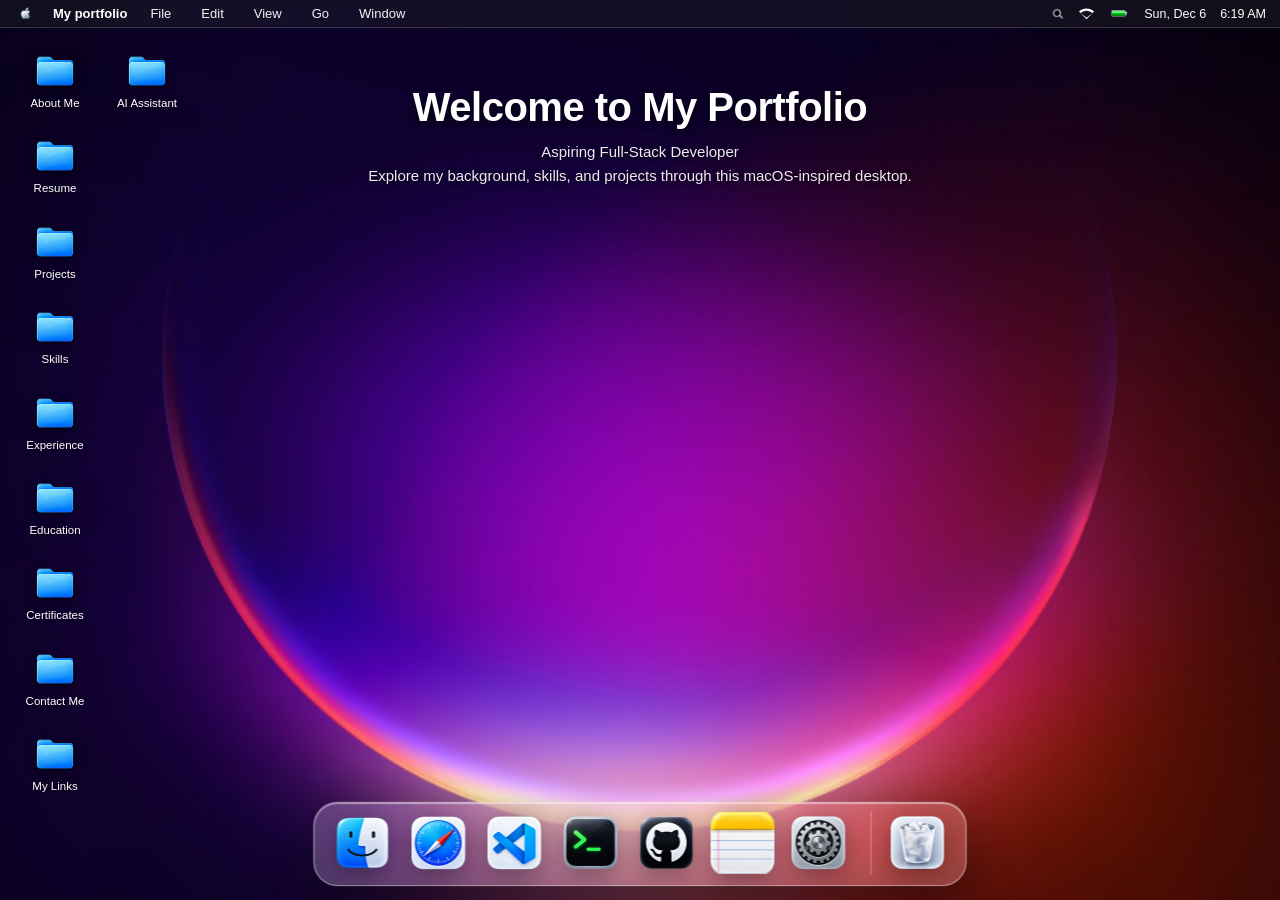
==== commit 74be4cca: "Redesign portfolio UI and update content" ====
--- a/index.html
+++ b/index.html
@@ -179,30 +179,23 @@
           </div>
           <div class="about-content-col">
             <p>
-              Hi, I'm Aditya Goswami. I am an aspiring developer passionate
-              about building web interfaces, learning software development, and
-              understanding modern technologies.
+             <h3> Hi, I’m Aditya Goswami</h3>
+              </p>
+
+            <p>
+              I’m a Computer Science student and Full-Stack Web Developer passionate about building modern, user-focused web applications. I work with technologies including React.js, JavaScript, HTML5, Tailwind CSS, Node.js, Express.js, FastAPI, MongoDB, MySQL, and PostgreSQL. I enjoy turning ideas into practical applications and continuously improving my development skills through hands-on projects.
             </p>
 
             <p>
-              I am currently learning full-stack web development and actively
-              building hands-on projects to deepen my understanding of frontend
-              and backend concepts.
+              Alongside web development, I’m deeply interested in AI and LLM technologies. I have practical knowledge of Prompt Engineering, Retrieval-Augmented Generation (RAG), vector databases, embeddings, semantic search, Sentence Transformers, and Faster-Whisper. I’ve also worked on StudyRewind, an AI-powered educational search application involving semantic search, document processing, embeddings, and AI-assisted development.
             </p>
 
-            <p>
-              My interests center around web development, software engineering,
-              artificial intelligence, and building practical, user-friendly
-              digital experiences.
-            </p>
-
             <ul>
-              <li>Actively learning full-stack web development</li>
-              <li>Building personal projects through hands-on practice</li>
-              <li>
-                Interested in software engineering, modern web tools, and AI
-                concepts
-              </li>
+                <li>Building full-stack web applications through hands-on projects</li>
+                <li>Continuously learning modern web development and software engineering</li>
+              <li>Exploring AI, LLMs, RAG, embeddings, and semantic search</li>
+              <li>Interested in turning ideas into practical, user-focused applications</li>
+              </ul>
             </ul>
           </div>
         </div>
@@ -218,21 +211,18 @@
         </div>
         <!--PROJECTS-->
         <article>
-          <h3>macOS-Inspired Personal Portfolio</h3>
+          <h3>Portfolio — macOS-Inspired Interactive Developer Portfolio</h3>
           <p>
-            An interactive personal portfolio website featuring a macOS desktop
-            interface, complete with a menu bar, desktop shortcuts, and
-            draggable, minimizable windows.
+            An interactive personal portfolio designed as a macOS-inspired desktop environment, featuring desktop folders, draggable portfolio windows, window controls, application Dock, responsive layouts, and a custom desktop interface.
           </p>
           <ol>
-            <li>Semantic HTML5 structure for desktop and window components</li>
+            <li>Tech: HTML5, CSS3, JavaScrip</li>
             <li>
               CSS3 styling, custom macOS window aesthetics, and responsive
               layout
             </li>
             <li>
-              Vanilla JavaScript window management, z-index layering, and
-              bounded dragging
+              Future: A portfolio-grounded LLM assistant and job-description matching system are planned as future extensions.
             </li>
           </ol>
           <ul>
@@ -243,33 +233,76 @@
             </li>
             <li>
               <a href="#" target="_blank" rel="noopener noreferrer"
-                >Live Demo (Placeholder)</a
+                >Live Demo (Yet to add)</a
               >
             </li>
           </ul>
         </article>
         <article>
-          <h3>Project 2 — Full-Stack Web App</h3>
+          <h3>StudyRewind — AI-Powered Educational Search Assistant</h3>
           <p>
-            Upcoming project currently in planning and early development.
-            Details and repository link will be updated soon.
+            What it is: StudyRewind is a web application that transforms YouTube lecture playlists and PDF study notes into 
+a searchable knowledge base. Students can type a natural language question and find the exact moment in a 
+lecture video or the exact page in a textbook where a concept is explained.
+          </p>
+          <p>The problem it solves: Engineering and science students in India commonly study from long YouTube lecture 
+series (200–700 videos per subject). Finding a specific concept requires scrubbing through hours of video. 
+StudyRewind eliminates this by making all lecture content searchable by meaning.</p>
+
+<h5>How it works:</h5>
+
+<ol>
+  <li> Students import any public YouTube playlist or upload PDF notes</li>
+   <li>StudyRewind transcribes video audio using local Whisper AI and extracts PDF text using pypdf</li>
+<li>Content is split into chunks and converted to 384-dimensional vectors using a local multilingual model</li>
+<li>Vectors are stored in PostgreSQL with the pgvector extension</li>
+<li> Students type natural language queries, which are also vectorized, and the system returns the most 
+semantically similar transcript chunks and PDF sections with timestamps and page numbers</li>
+</ol>
+<h5>What makes it technically interesting:</h5>
+<ul>
+<li> Entirely local AI pipeline — no paid APIs, no cloud AI services</li>
+<li> Three-level transcription fallback: YouTube captions → yt-dlp subtitle download → Whisper</li>
+<li>Supports Hindi and English content (Indian educational YouTube content)</li>
+<li> Strict security: Argon2id passwords, JWT auth, ownership-based authorization, IDOR prevention</li>
+  <li>184 automated tests including a security hardening test suit</li>
+</ul>
+
+<p><h5>Technology:</h5>
+
+<p> FastAPI · PostgreSQL · pgvector · React + TypeScript · faster-whisper · sentence-transformers · yt-dlp 
+· SQLAlchemy · Alembic · Argon2id · PyJWT</p>
+</p>
+<ul>
+            <li>
+              <a href="https://github.com/goswamiaditya112-cpu/studyrewinds" target="_blank" rel="noopener noreferrer"
+                >GitHub Repository (Placeholder)</a
+              >
+            </li>
+            <li>
+              <a href="#" target="_blank" rel="noopener noreferrer"
+                >Live Demo (Yet to add)</a
+              >
+            </li>
+          </ul>
+</article>
+        <article>
+          <h3></h3>
+          <p>
+            
           </p>
         </article>
         <article>
-          <h3>Project 3 — Interactive Web Tool</h3>
+          <h3></h3>
           <p>
-            Upcoming project focused on interactive frontend capabilities and
-            problem-solving. Coming soon.
+
           </p>
         </article>
-        <article>
-          <h3>Project 4 — Software Exploration</h3>
-          <p>
-            Upcoming project exploring software fundamentals and practical
-            applications. Coming soon.
-          </p>
-        </article>
-      </section>
+
+       
+
+      </section>
+       <!-- SKILLS -->
       <section
         id="skills"
         role="region"
@@ -290,30 +323,61 @@
           </li>
 
           <li>
-            <h3>Web Development</h3>
+            <h3>Frontend Development</h3>
             <ul>
-              <li>HTML (HTML5 semantic markup)</li>
-              <li>CSS (CSS3 layouts &amp; styling — learning)</li>
+              <li>HTML5</li>
+              <li>Tailwind CSS</li>
               <li>
-                JavaScript (DOM manipulation &amp; interactivity — learning)
+                JavaScript
               </li>
+              <li>React.js</li>
+
             </ul>
-          </li>
-
-          <li>
-            <h3>Developer Tools &amp; Platforms</h3>
+            
+          </li>
+<li>
+<h3>Backend Development</h3>
+<ul><li>Node.js</li>
+<li>Express.js</li>
+<li>FastAPI</li>
+<li>JWT Authentication</li>
+              <li>SQLAlchemy 2.0</li>
+              <li>Alembic</li></ul>
+
+</li>
+          <li>  <h3>Databases</h3>
+              <ul><li>
+                 MongoDB 
+             MySQL </li>
+            <li>PostgreSQL</li>
+<li>pgvector</li>
+
+            </ul>
+            </li>
+
+          <li>
+            
+            <h3>AI / LLM</h3>
             <ul>
-              <li>Git (Version Control)</li>
-              <li>GitHub (Code Hosting &amp; Collaboration)</li>
+              <li>Prompt Engineering</li>
+              <li>Retrieval-Augmented Generation (RAG)</li>
+              <li>Vector Databases</li>
+<li>Embeddings</li>
+<li>Semantic Search</li>
+              <li>Faster-Whisper</li>
+              <li>Sentence Transformers</li>
             </ul>
           </li>
 
           <li>
-            <h3>Areas of Interest</h3>
+            <h3>AI-Assisted Development</h3>
             <ul>
-              <li>Full-Stack Web Development</li>
-              <li>Software Engineering Fundamentals</li>
-              <li>Artificial Intelligence Concepts</li>
+              <li><p>Strong working knowledge of AI tools, with
+the ability to use them efficiently and effectively across the development workflow</p></li>
+              <li>Claude</li>
+              <li>Codex</li>
+              <li>GitHub Copilot</li>
+              <li>Antigravity</li>
             </ul>
           </li>
         </ol>
@@ -337,17 +401,13 @@
         <h3>Personal Projects</h3>
 
         <p>
-          Designing and building interactive web projects, including this
-          macOS-inspired portfolio, to put web fundamentals into practice and
-          explore real-world UI design.
+          Designing and building interactive web projects, including this macOS-inspired portfolio and StudyRewind, an AI-powered educational search assistant, to put web development fundamentals into practice and explore real-world UI design, full-stack development, and AI-powered applications.
         </p>
 
         <h3>Learning Journey</h3>
 
         <p>
-          Focused on building a strong foundation in core programming and web
-          technologies—learning HTML, CSS, JavaScript, and progressing steadily
-          toward full-stack development.
+          Building a strong foundation in programming and full-stack development through hands-on projects, progressing from C, C++, Python, JavaScript, HTML5, and CSS3 to React.js, Node.js, Express.js, FastAPI, and database technologies. Alongside web development, exploring AI/LLM concepts including Prompt Engineering, RAG, embeddings, vector databases, and semantic search through projects like StudyRewind.
         </p>
       </section>
       <section
@@ -398,19 +458,21 @@
         </p>
         <ol>
           <li>
-            <p><strong>Technical Course Certification (Placeholder)</strong></p>
-            <p>Issuing Platform / Organization — In Progress</p>
-            <a href="#">View Certificate (Placeholder)</a>
-          </li>
+            <p><strong>Al Fluency: Framework & Foundations</strong></p>
+            <p>ANTHROPIC</p>
+           <img src="assets/Al Fluency Framework & Foundations.jpg" alt="" class="certificate-image">
+          </li>
+
           <li>
             <p>
               <strong
-                >Web Development / Programming Workshop (Placeholder)</strong
+                ></strong
               >
             </p>
-            <p>Issuing Platform / Organization — Details to be updated</p>
-            <a href="#">View Certificate (Placeholder)</a>
-          </li>
+            <p></p>
+            
+          </li>
+
         </ol>
       </section>
 
@@ -428,12 +490,10 @@
           A comprehensive overview of my academic background, technical skills,
           coursework, and personal project development.
         </p>
-        <h3>Resume Preview — Document Available Upon Update</h3>
-        <p>
-          Detailed resume covering B.Tech education at Techno International New
-          Town, programming coursework, and web projects.
-        </p>
-        <a href="#" aria-label="Download Resume (Placeholder)"
+        <h3> 
+          <img src="assets/Aditya_Goswami_Resume_image.jpg" alt="" class="resume-image">
+        </h3>
+        <a href="assets/Aditya_Goswami_Resume.pdf" aria-label="Download Resume (Placeholder)"
           >Download Resume (PDF)</a
         >
       </section>
@@ -449,8 +509,7 @@
         <!--CONTACT ME-->
 
         <p>
-          Feel free to reach out for collaborations, project discussions, or
-          inquiries.
+          Feel free to reach out 
         </p>
 
         <p>
@@ -462,14 +521,16 @@
 
         <p><strong>Location:</strong> Kolkata, India</p>
 
-        <h3>Find Me Online</h3>
+        <!-- --------------------find me command out ------------------------------------------ -->
+
+        <!-- <h3>Find Me Online</h3>
 
         <a href="#" target="_blank" rel="noopener noreferrer"
           >GitHub (Placeholder)</a
         >
         <a href="#" target="_blank" rel="noopener noreferrer"
           >LinkedIn (Placeholder)</a
-        >
+        > -->
 
         <h3>Send Me a Message</h3>
 
@@ -551,8 +612,12 @@
         </p>
 
         <p>
-          This feature is currently under development and will be integrated in
-          a future version.
+          <ul>
+<li>A future AI assistant grounded in my portfolio data.</li>
+<li>Designed to answer questions about my skills, projects, education, and technical background.</li>
+<li>Planned to use LLMs and retrieval-based techniques to make portfolio information easier to explore.</li>
+            <li>Status: Currently learning and planned for a future version.</li>
+          </ul>
         </p>
       </section>
     </main>
--- a/style.css
+++ b/style.css
@@ -482,9 +482,9 @@
   line-height: 1.65;
 }
 
-/* ---------------------------------------------------------
+/* 
    8. ABOUT ME (TWO-COLUMN PROFILE LAYOUT)
-   --------------------------------------------------------- */
+    */
 
 .about-grid {
   display: grid;
@@ -542,9 +542,9 @@
   list-style: disc;
 }
 
-/* ---------------------------------------------------------
+/* 
    9. PROJECTS
-   --------------------------------------------------------- */
+    */
 
 main > section:nth-of-type(4) article {
   padding: 20px 0;
@@ -615,9 +615,9 @@
   transform: scale(0.97);
 }
 
-/* ---------------------------------------------------------
+/* 
    10. SKILLS
-   --------------------------------------------------------- */
+    */
 
 main > section:nth-of-type(5) > ol {
   display: grid;
@@ -665,9 +665,9 @@
   margin-bottom: 0;
 }
 
-/* ---------------------------------------------------------
+/* 
    11. EXPERIENCE
-   --------------------------------------------------------- */
+   */
 
 main > section:nth-of-type(6) h3 {
   margin-top: 22px;
@@ -678,9 +678,9 @@
   border-bottom: 1px solid #e5e5ea;
 }
 
-/* ---------------------------------------------------------
+/* 
    12. EDUCATION
-   --------------------------------------------------------- */
+   */
 
 main > section:nth-of-type(7) article {
   background: #f7f7f9;
@@ -711,9 +711,9 @@
   margin-bottom: 0;
 }
 
-/* ---------------------------------------------------------
+/* 
    13. CERTIFICATES
-   --------------------------------------------------------- */
+    */
 
 main > section:nth-of-type(8) > ol {
   display: flex;
@@ -741,20 +741,26 @@
   font-weight: 500;
 }
 
+.certificate-image {
+  width: 100%;
+  max-width: 800px;
+  height: auto;
+}
+
 main > section:nth-of-type(8) a:hover {
   text-decoration: underline;
 }
 
-/* ---------------------------------------------------------
+/* 
    14. RESUME
-   --------------------------------------------------------- */
+    */
 
 main > section:nth-of-type(9) {
   text-align: left;
 }
 
 main > section:nth-of-type(9) h3 {
-  padding: 36px 20px;
+  padding: 24px 10px;
   margin: 18px 0;
   text-align: center;
   color: #55555a;
@@ -763,6 +769,11 @@
   border-radius: 8px;
   font-size: 15px;
   font-weight: 500;
+}
+.resume-image {
+  width: 100%;
+  max-width: 1200px;
+  height: auto;
 }
 
 main > section:nth-of-type(9) > a {
@@ -789,9 +800,9 @@
   transform: scale(0.97);
 }
 
-/* ---------------------------------------------------------
+/*
    15. CONTACT
-   --------------------------------------------------------- */
+    */
 
 main > section:nth-of-type(10) > a {
   display: inline-block;
@@ -815,9 +826,9 @@
   text-decoration: none;
 }
 
-/* ---------------------------------------------------------
+/* 
    16. CONTACT FORM
-   --------------------------------------------------------- */
+    */
 
 main > section:nth-of-type(10) form {
   display: flex;
@@ -890,9 +901,9 @@
   transform: scale(0.97);
 }
 
-/* ---------------------------------------------------------
+/* 
    17. MY LINKS
-   --------------------------------------------------------- */
+    */
 
 main > section:nth-of-type(11) ul {
   display: flex;
@@ -933,9 +944,9 @@
   box-shadow: 0 2px 8px rgba(0, 0, 0, 0.06);
 }
 
-/* ---------------------------------------------------------
+/* 
    18. AI ASSISTANT — IN PROGRESS
-   --------------------------------------------------------- */
+    */
 
 main > section:nth-of-type(12) {
   background: #fafafc;
@@ -952,9 +963,9 @@
   margin-bottom: 8px;
 }
 
-/* ---------------------------------------------------------
+/* 
    19. MAC DOCK (FROSTED GLASS CONTAINER & APP ICONS)
-   --------------------------------------------------------- */
+    */
 
 footer {
   position: fixed;
@@ -1085,9 +1096,9 @@
   border-left: 1px solid rgba(255, 255, 255, 0.32);
 }
 
-/* ---------------------------------------------------------
+/* 
    20. SCROLLBAR
-   --------------------------------------------------------- */
+    */
 
 ::-webkit-scrollbar {
   width: 10px;
@@ -1107,9 +1118,9 @@
   background: rgba(255, 255, 255, 0.75);
 }
 
-/* ---------------------------------------------------------
+/* -
    21. TABLET (max-width: 850px)
-   --------------------------------------------------------- */
+   */
 
 @media (max-width: 850px) {
   header nav {
@@ -1179,9 +1190,9 @@
   }
 }
 
-/* ---------------------------------------------------------
+/* 
    22. MOBILE (max-width: 600px)
-   --------------------------------------------------------- */
+   */
 
 @media (max-width: 600px) {
   header {
@@ -1332,9 +1343,9 @@
   }
 }
 
-/* ---------------------------------------------------------
+/* 
    23. SMALL MOBILE (max-width: 400px)
-   --------------------------------------------------------- */
+    */
 
 @media (max-width: 400px) {
   #menu-date {
@@ -1402,9 +1413,9 @@
   }
 }
 
-/* ---------------------------------------------------------
+/* 
    24. JAVASCRIPT WINDOW STATES & CONTROLS (BASE DESKTOP)
-   --------------------------------------------------------- */
+   */
 
 /* Default: portfolio windows are hidden when closed */
 main > section:nth-of-type(n + 3) {
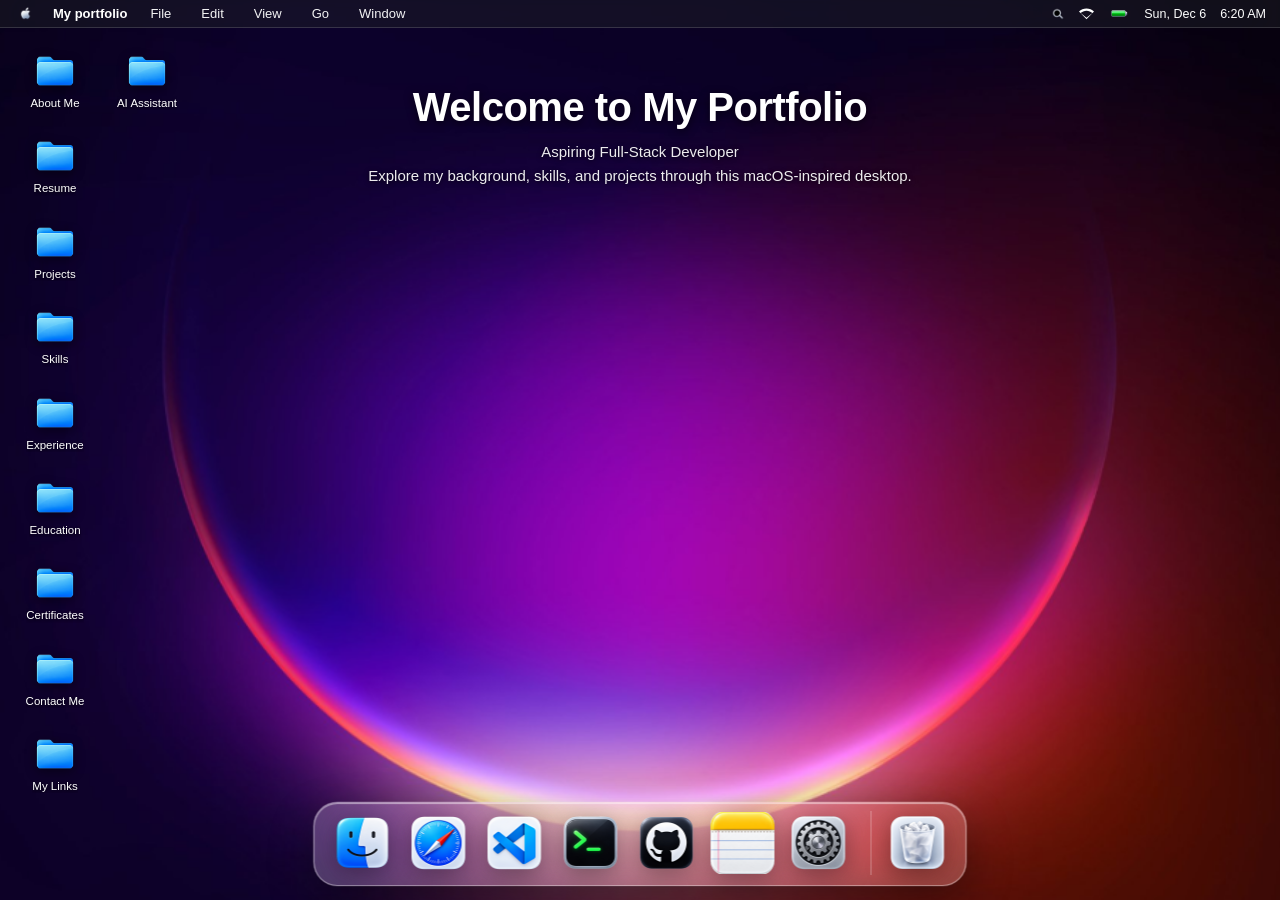
==== commit 6e7e4785: "emj remove" ====
--- a/index.html
+++ b/index.html
@@ -222,18 +222,18 @@
               layout
             </li>
             <li>
-              Future: A portfolio-grounded LLM assistant and job-description matching system are planned as future extensions.
+              Future AI Integration: A personal portfolio chatbot is planned to allow recruiters and visitors to ask questions about my skills, projects, education, and technical background using information from my portfolio.
             </li>
           </ol>
           <ul>
             <li>
-              <a href="#" target="_blank" rel="noopener noreferrer"
-                >GitHub Repository (Placeholder)</a
+              <a href="https://github.com/goswamiaditya112-cpu/ADITYA-GOSWAMI_PORTFOLIO" target="_blank" rel="noopener noreferrer"
+                >GitHub Repository</a
               >
             </li>
             <li>
-              <a href="#" target="_blank" rel="noopener noreferrer"
-                >Live Demo (Yet to add)</a
+              <a href="https://goswamiaditya112-cpu.github.io/ADITYA-GOSWAMI_PORTFOLIO/" target="_blank" rel="noopener noreferrer"
+                >Visit my Portfolio</a
               >
             </li>
           </ul>
@@ -276,12 +276,12 @@
 <ul>
             <li>
               <a href="https://github.com/goswamiaditya112-cpu/studyrewinds" target="_blank" rel="noopener noreferrer"
-                >GitHub Repository (Placeholder)</a
+                >GitHub Repository</a
               >
             </li>
             <li>
-              <a href="#" target="_blank" rel="noopener noreferrer"
-                >Live Demo (Yet to add)</a
+              <a href="https://youtu.be/5xIW6lkczRc" target="_blank" rel="noopener noreferrer"
+                >Video Demo</a
               >
             </li>
           </ul>
@@ -585,18 +585,18 @@
         <ul>
           <li>
             <a href="#" target="_blank" rel="noopener noreferrer"
-              >GitHub — Profile &amp; Repositories (Placeholder)</a
+              >GitHub — Profile &amp; Repositories</a
             >
           </li>
 
           <li>
             <a href="#" target="_blank" rel="noopener noreferrer"
-              >LinkedIn — Professional Profile (Placeholder)</a
+              >LinkedIn — Professional Profile</a
             >
           </li>
 
           <li>
-            <a href="#" target="_blank" rel="noopener noreferrer"
+            <a href="https://goswamiaditya112-cpu.github.io/ADITYA-GOSWAMI_PORTFOLIO/" target="_blank" rel="noopener noreferrer"
               >Portfolio — Live Website</a
             >
           </li>
@@ -608,15 +608,16 @@
         </div>
 
         <p>
-          <strong>AI Assistant — In Progress</strong>
+          <strong>AI Assistant — Planned</strong>
         </p>
 
         <p>
           <ul>
-<li>A future AI assistant grounded in my portfolio data.</li>
-<li>Designed to answer questions about my skills, projects, education, and technical background.</li>
-<li>Planned to use LLMs and retrieval-based techniques to make portfolio information easier to explore.</li>
-            <li>Status: Currently learning and planned for a future version.</li>
+<li> A personal, portfolio-grounded AI chatbot focused specifically on my information.</li>
+<li> Designed to use my portfolio data as its knowledge source.</li>
+<li> Can answer questions about my skills, projects, education, experience, and technical background.</li>
+            <li> Helps recruiters and visitors explore my background without manually searching through the portfolio.</li>
+            <li> Status: Currently learning AI/LLM engineering; planned for a future version.</li>
           </ul>
         </p>
       </section>
